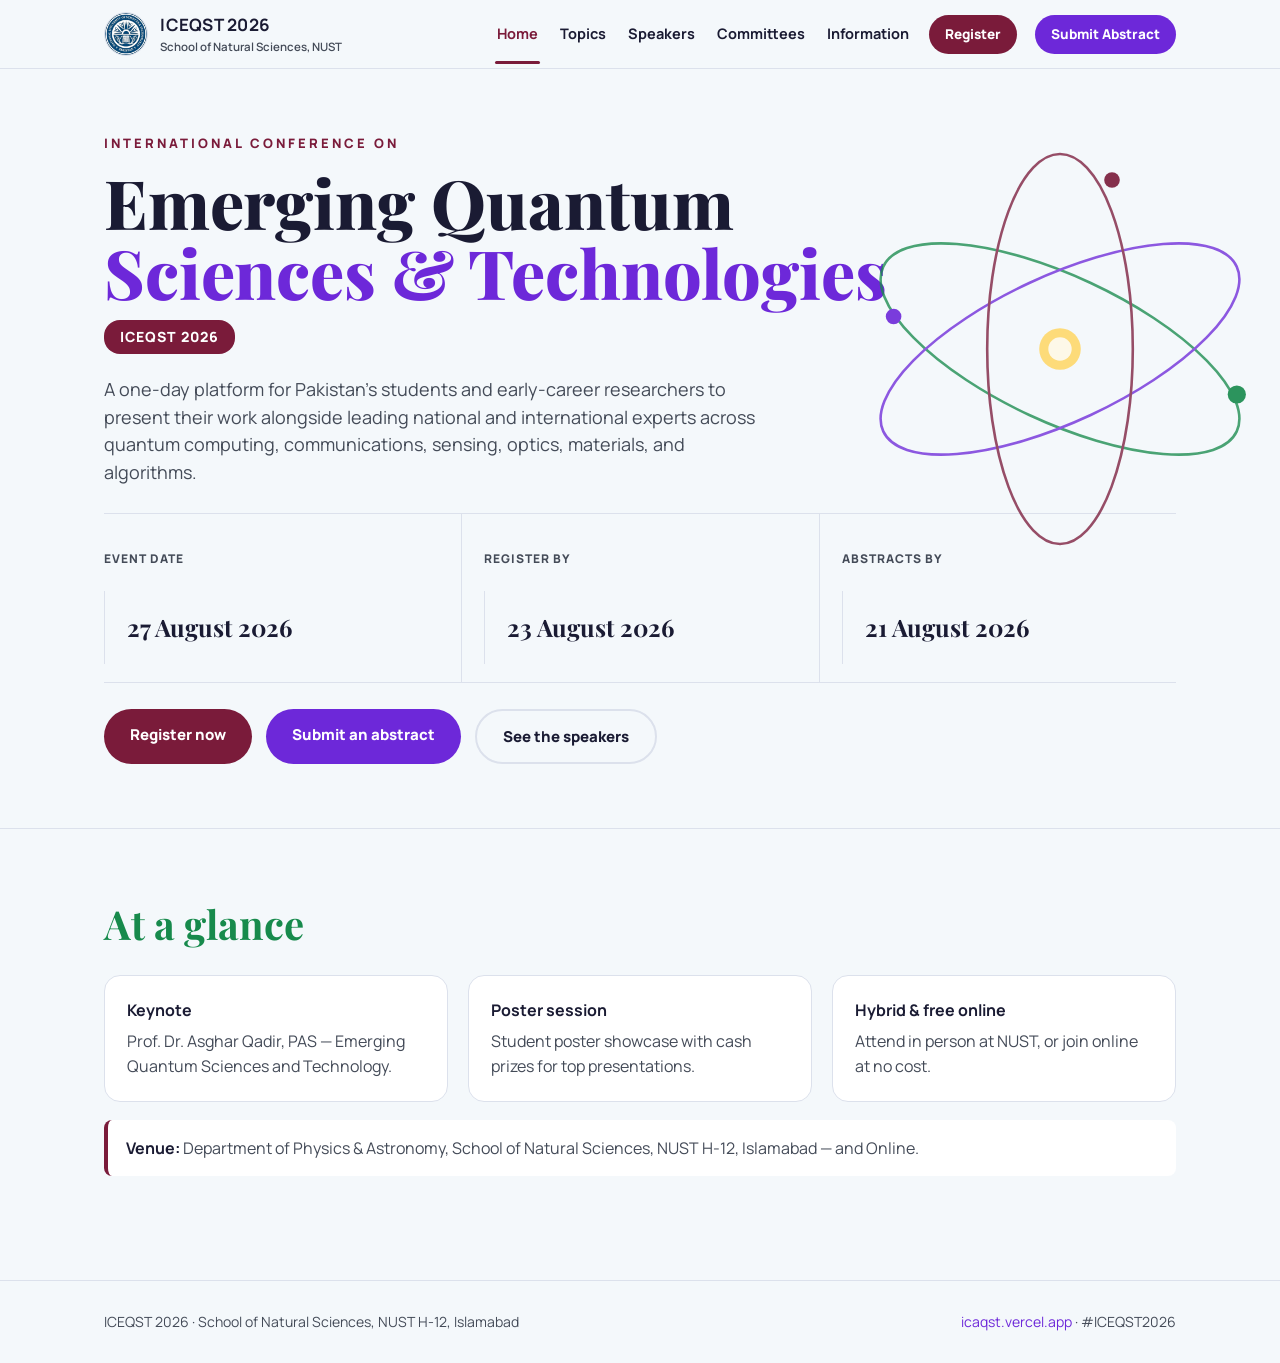
==== index.html @ 36900582 "Initial site upload" ====
<!DOCTYPE html><html lang="en"><head>
<meta charset="UTF-8"><meta name="viewport" content="width=device-width,initial-scale=1">
<title>Home — ICEQST 2026</title>
<link rel="stylesheet" href="assets/style.css">
</head><body>
<header class="nav" id="nav">
  <div class="nav-inner">
    <a class="brand" href="index.html">
      <img src="assets/nust.png" alt="NUST">
      <span><b>ICEQST 2026</b><span>School of Natural Sciences, NUST</span></span>
    </a>
    <button class="navtoggle" aria-label="Menu" onclick="document.getElementById('nav').classList.toggle('open')">&#9776;</button>
    <a class="link active" href="index.html">Home</a>
<a class="link" href="topics.html">Topics</a>
<a class="link" href="speakers.html">Speakers</a>
<a class="link" href="committees.html">Committees</a>
<a class="link" href="information.html">Information</a>

    <a class="btn" href="https://forms.gle/3HTxdRwGn3nbWp9Q8" target="_blank" rel="noopener">Register</a>
    <a class="btn alt" href="https://forms.gle/3HTxdRwGn3nbWp9Q8" target="_blank" rel="noopener">Submit Abstract</a>
  </div>
</header>
<section class="section hero">
  <img class="hero-atom" src="assets/atom.svg" alt="">
  <div class="wrap">
    <div class="eyebrow">International Conference on</div>
    <h1 class="title serif">Emerging Quantum<br><span class="v">Sciences &amp; Technologies</span></h1>
    <span class="pill">ICEQST 2026</span>
    <p class="lead" style="margin-top:22px">A one-day platform for Pakistan's students and early-career researchers to
    present their work alongside leading national and international experts across quantum
    computing, communications, sensing, optics, materials, and algorithms.</p>

    <div class="dates">
      <div><div class="l">Event Date</div><div class="d">27 August 2026</div></div>
      <div><div class="l">Register By</div><div class="d">23 August 2026</div></div>
      <div><div class="l">Abstracts By</div><div class="d">21 August 2026</div></div>
    </div>

    <div class="cta-row">
      <a class="cta primary" href="https://forms.gle/3HTxdRwGn3nbWp9Q8" target="_blank" rel="noopener">Register now</a>
      <a class="cta secondary" href="https://forms.gle/3HTxdRwGn3nbWp9Q8" target="_blank" rel="noopener">Submit an abstract</a>
      <a class="cta ghost" href="speakers.html">See the speakers</a>
    </div>
  </div>
</section>

<hr class="rule">
<section class="section">
  <div class="wrap">
    <h2 class="h serif">At a glance</h2>
    <div class="grid three" style="margin-top:20px">
      <div class="card"><b>Keynote</b><p style="color:var(--sub);margin-top:6px">Prof. Dr. Asghar Qadir, PAS — Emerging Quantum Sciences and Technology.</p></div>
      <div class="card"><b>Poster session</b><p style="color:var(--sub);margin-top:6px">Student poster showcase with cash prizes for top presentations.</p></div>
      <div class="card"><b>Hybrid &amp; free online</b><p style="color:var(--sub);margin-top:6px">Attend in person at NUST, or join online at no cost.</p></div>
    </div>
    <div class="note"><b>Venue:</b> Department of Physics &amp; Astronomy, School of Natural Sciences,
    NUST H-12, Islamabad &mdash; and Online.</div>
  </div>
</section>
<footer class="foot"><div class="wrap">
    <div>ICEQST 2026 &middot; School of Natural Sciences, NUST H-12, Islamabad</div>
    <div><a href="https://icaqst.vercel.app/#home" target="_blank" rel="noopener">icaqst.vercel.app</a> &middot; #ICEQST2026</div>
  </div></footer>
</body></html>
---- assets/style.css ----
/* ICEQST 2026 — shared styles. Palette & type taken from the conference poster. */
@import url('https://fonts.googleapis.com/css2?family=Playfair+Display:wght@600;700;800&family=Manrope:wght@400;500;600;700;800&display=swap');

:root{
  --bg:#F4F8FB; --paper:#ffffff;
  --ink:#1A1B33; --sub:#444B58;
  --wine:#7A1B3A; --violet:#6D28D9; --green:#178A4C; --blue:#2563EB;
  --line:#DCE1EC; --indigo:#26306B;
  --maxw:1120px;
}
*{margin:0;padding:0;box-sizing:border-box}
html{scroll-behavior:smooth}
body{
  background:var(--bg); color:var(--ink);
  font-family:'Manrope',system-ui,sans-serif; line-height:1.55;
  -webkit-font-smoothing:antialiased;
}
.serif{font-family:'Playfair Display',Georgia,serif}
a{color:var(--violet);text-decoration:none}
a:hover{text-decoration:underline}
img{max-width:100%;display:block}

/* ---------- NAV ---------- */
.nav{
  position:sticky;top:0;z-index:50;background:rgba(244,248,251,.9);
  backdrop-filter:blur(10px);border-bottom:1px solid var(--line);
}
.nav-inner{max-width:var(--maxw);margin:0 auto;display:flex;align-items:center;
  gap:18px;padding:12px 24px;flex-wrap:wrap}
.brand{display:flex;align-items:center;gap:12px;margin-right:auto}
.brand img{width:44px;height:44px;border-radius:50%;object-fit:contain;background:#fff;
  border:1px solid var(--line)}
.brand b{font-size:17px;letter-spacing:.5px;color:var(--ink)}
.brand span{display:block;font-size:11.5px;color:var(--sub);font-weight:600}
.nav a.link{color:var(--ink);font-weight:700;font-size:14.5px;padding:6px 2px;position:relative}
.nav a.link:hover{text-decoration:none;color:var(--wine)}
.nav a.link.active{color:var(--wine)}
.nav a.link.active::after{content:"";position:absolute;left:0;right:0;bottom:-13px;
  height:3px;background:var(--wine);border-radius:3px}
.nav a.btn{background:var(--wine);color:#fff;font-weight:800;font-size:13.5px;
  padding:9px 16px;border-radius:22px}
.nav a.btn.alt{background:var(--violet)}
.nav a.btn:hover{text-decoration:none;filter:brightness(1.08)}
.navtoggle{display:none;background:none;border:0;font-size:26px;color:var(--ink);cursor:pointer}

/* ---------- LAYOUT ---------- */
.wrap{max-width:var(--maxw);margin:0 auto;padding:0 24px}
.section{padding:64px 0}
.eyebrow{color:var(--wine);font-weight:800;letter-spacing:3px;font-size:13px;
  text-transform:uppercase}
h1.title{font-size:clamp(38px,6vw,68px);line-height:1.02;font-weight:800;margin:14px 0}
h1.title .v{color:var(--violet)}
h2.h{font-size:clamp(28px,4vw,40px);font-weight:700;color:var(--green);margin-bottom:8px}
.lead{font-size:18px;color:var(--sub);max-width:60ch}
.rule{height:1px;background:var(--line);border:0;margin:0}

.pill{display:inline-block;background:var(--wine);color:#fff;font-weight:800;
  letter-spacing:1px;padding:6px 16px;border-radius:16px;font-size:14px}

/* buttons */
.cta-row{display:flex;gap:14px;flex-wrap:wrap;margin-top:26px}
.cta{display:inline-block;font-weight:800;padding:14px 26px;border-radius:30px;font-size:15px}
.cta.primary{background:var(--wine);color:#fff}
.cta.secondary{background:var(--violet);color:#fff}
.cta.ghost{background:transparent;color:var(--ink);border:2px solid var(--line)}
.cta:hover{text-decoration:none;filter:brightness(1.07);transform:translateY(-1px)}
.cta{transition:transform .12s ease,filter .12s ease}

/* hero atom */
.hero{position:relative;overflow:hidden}
.hero-atom{position:absolute;right:-40px;top:20px;width:min(46vw,520px);opacity:.9;
  pointer-events:none}
@media(max-width:820px){.hero-atom{opacity:.28;right:-80px;top:120px}}

/* cards / grids */
.grid{display:grid;gap:20px}
.grid.two{grid-template-columns:1fr 1fr}
.grid.three{grid-template-columns:repeat(3,1fr)}
.card{background:var(--paper);border:1px solid var(--line);border-radius:16px;padding:22px}
.topic{display:flex;gap:12px;align-items:flex-start;padding:14px 0;
  border-bottom:1px solid var(--line);font-weight:700}
.topic .dot{flex:none;width:16px;height:16px;border:2px solid var(--green);border-radius:50%;
  margin-top:4px;position:relative}
.topic .dot::after{content:"";position:absolute;inset:3px;background:var(--wine);border-radius:50%}

/* people */
.person{display:flex;gap:16px;align-items:center;padding:16px 0}
.person img{width:78px;height:78px;border-radius:50%;object-fit:cover;flex:none;
  border:3px solid var(--wine)}
.person .role{color:var(--green);font-weight:800;font-size:12px;text-transform:uppercase;
  letter-spacing:1px}
.person .name{font-weight:700;font-size:19px;font-family:'Playfair Display',serif}
.person .meta{color:var(--sub);font-size:14px}
.person .topic-tag{color:var(--blue);font-size:13.5px;font-weight:600}
.slot{width:78px;height:78px;border-radius:50%;border:2px dashed var(--wine);flex:none;
  display:flex;align-items:center;justify-content:center;color:var(--sub);font-size:10px;
  text-align:center;background:#fff}

/* info blocks */
.kv{display:flex;gap:14px;padding:12px 0;border-bottom:1px solid var(--line)}
.kv .k{font-weight:800;color:var(--wine);min-width:150px;text-transform:uppercase;
  font-size:13px;letter-spacing:1px;padding-top:2px}
.note{background:#fff;border-left:4px solid var(--wine);border-radius:8px;
  padding:16px 18px;margin-top:18px;color:var(--sub)}
.note b{color:var(--ink)}

/* dates strip */
.dates{display:grid;grid-template-columns:repeat(3,1fr);gap:0;border-top:1px solid var(--line);
  border-bottom:1px solid var(--line);margin:26px 0}
.dates div{padding:18px 0}
.dates div+div{border-left:1px solid var(--line);padding-left:22px}
.dates .l{font-size:12px;font-weight:800;color:var(--sub);letter-spacing:1px;text-transform:uppercase}
.dates .d{font-family:'Playfair Display',serif;font-weight:700;font-size:24px;margin-top:4px}

/* footer */
.foot{border-top:1px solid var(--line);padding:30px 0;margin-top:40px;color:var(--sub);font-size:14px}
.foot .wrap{display:flex;justify-content:space-between;gap:16px;flex-wrap:wrap}

@media(max-width:820px){
  .grid.two,.grid.three,.dates{grid-template-columns:1fr}
  .dates div+div{border-left:0;padding-left:0;border-top:1px solid var(--line)}
  .nav .link,.nav .navspacer{display:none}
  .nav.open .link{display:block;width:100%}
  .navtoggle{display:block}
  .nav-inner{gap:10px}
}
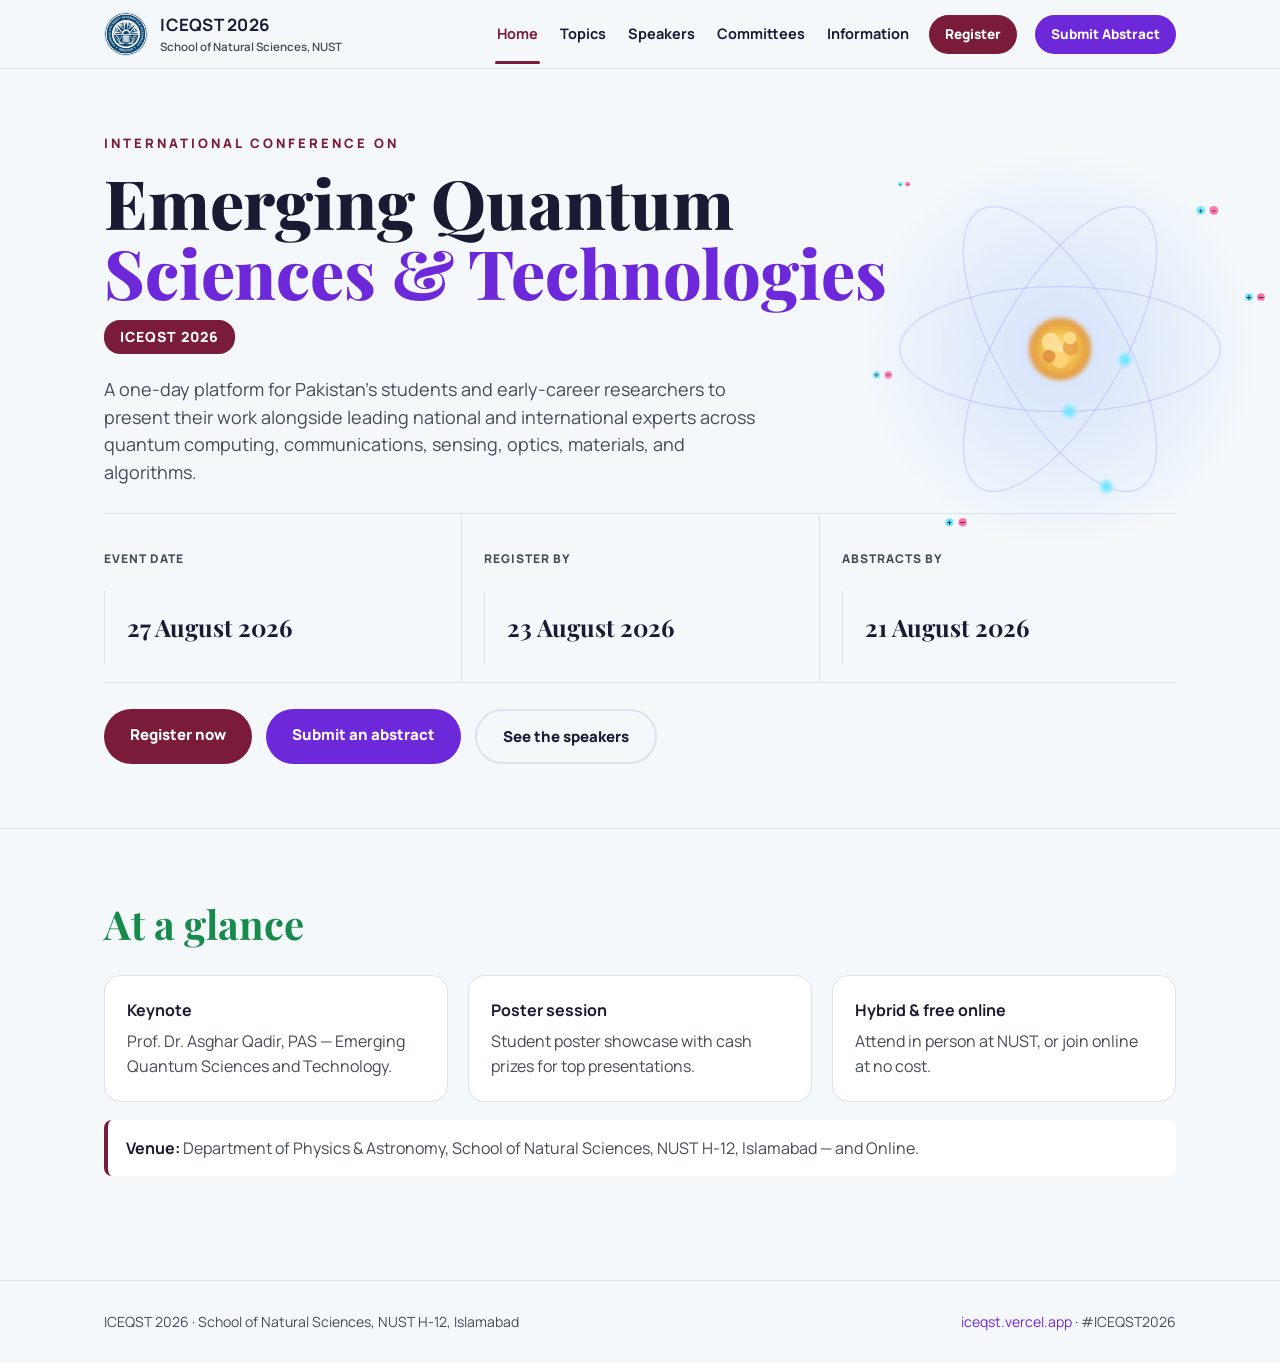
==== commit 226c16e6: "Update footer link to new URL" ====
--- a/index.html
+++ b/index.html
@@ -1,6 +1,6 @@
 <!DOCTYPE html><html lang="en"><head>
 <meta charset="UTF-8"><meta name="viewport" content="width=device-width,initial-scale=1">
-<title>Home — ICEQST 2026</title>
+<title>HOME — ICEQST 2026</title>
 <link rel="stylesheet" href="assets/style.css">
 </head><body>
 <header class="nav" id="nav">
@@ -59,6 +59,6 @@
 </section>
 <footer class="foot"><div class="wrap">
     <div>ICEQST 2026 &middot; School of Natural Sciences, NUST H-12, Islamabad</div>
-    <div><a href="https://icaqst.vercel.app/#home" target="_blank" rel="noopener">icaqst.vercel.app</a> &middot; #ICEQST2026</div>
+    <div><a href="https://iceqst.vercel.app/#home" target="_blank" rel="noopener">iceqst.vercel.app</a> &middot; #ICEQST2026</div>
   </div></footer>
-</body></html>+</body></html>
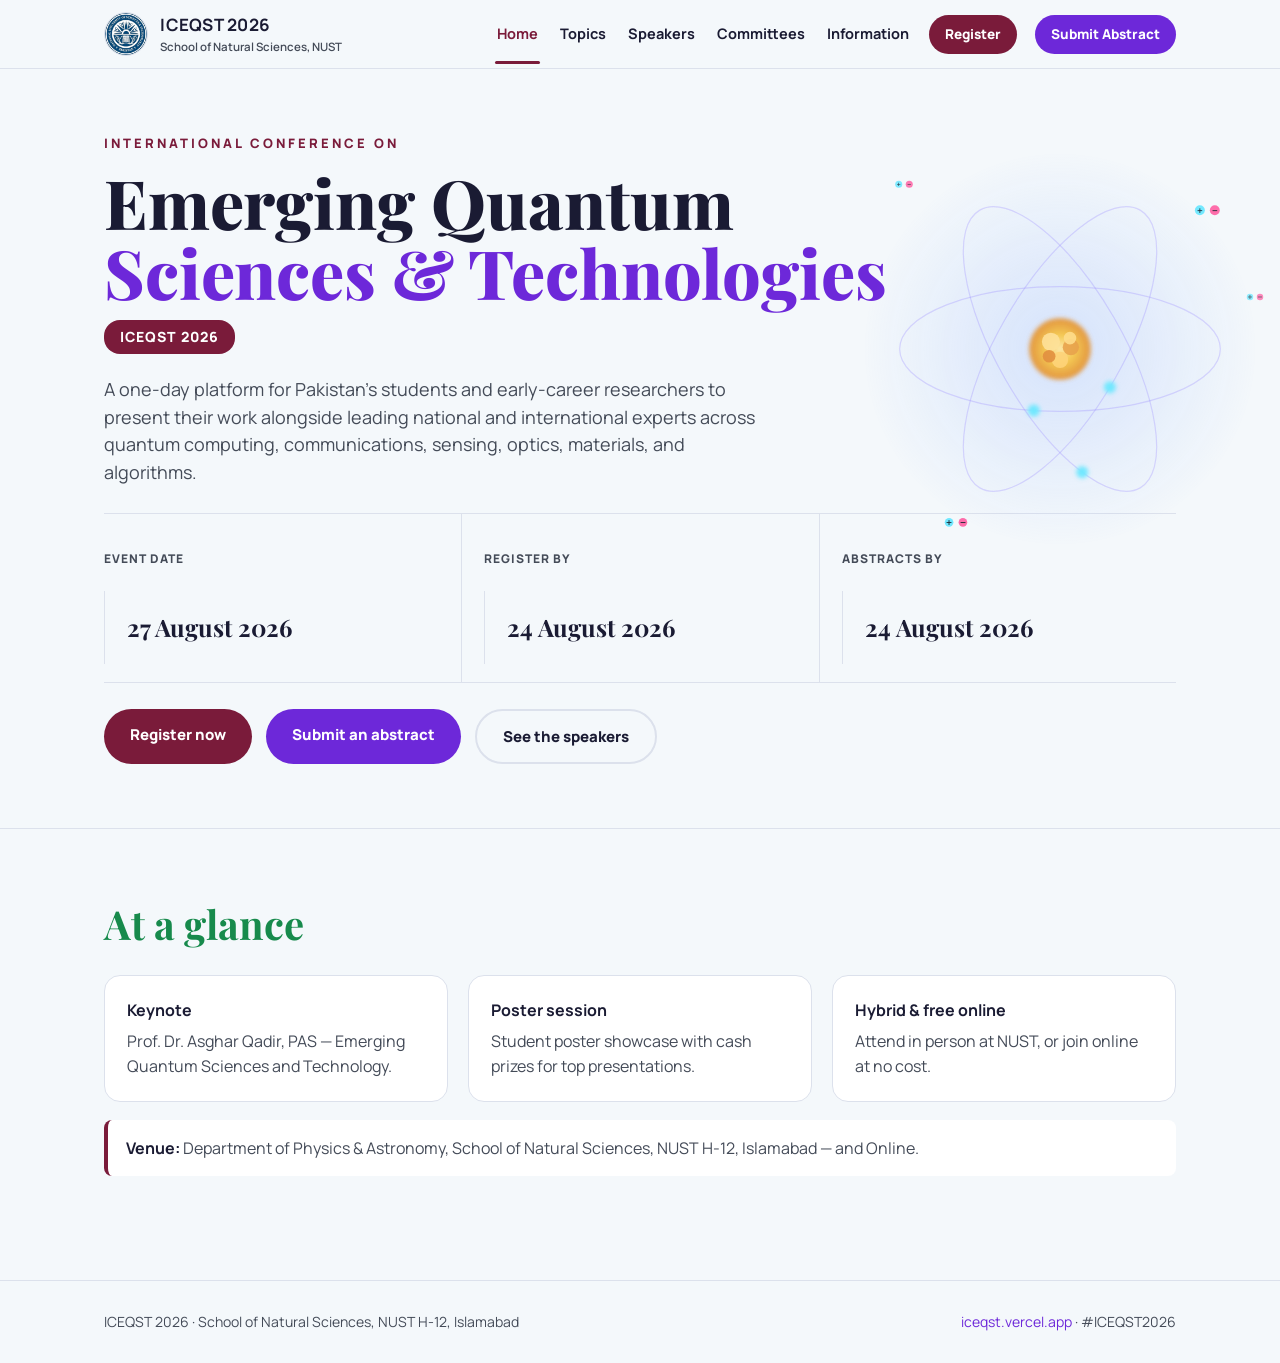
==== commit d4c1140f: "Update registration and abstract deadlines" ====
--- a/index.html
+++ b/index.html
@@ -32,8 +32,8 @@
 
     <div class="dates">
       <div><div class="l">Event Date</div><div class="d">27 August 2026</div></div>
-      <div><div class="l">Register By</div><div class="d">23 August 2026</div></div>
-      <div><div class="l">Abstracts By</div><div class="d">21 August 2026</div></div>
+      <div><div class="l">Register By</div><div class="d">24 August 2026</div></div>
+      <div><div class="l">Abstracts By</div><div class="d">24 August 2026</div></div>
     </div>
 
     <div class="cta-row">
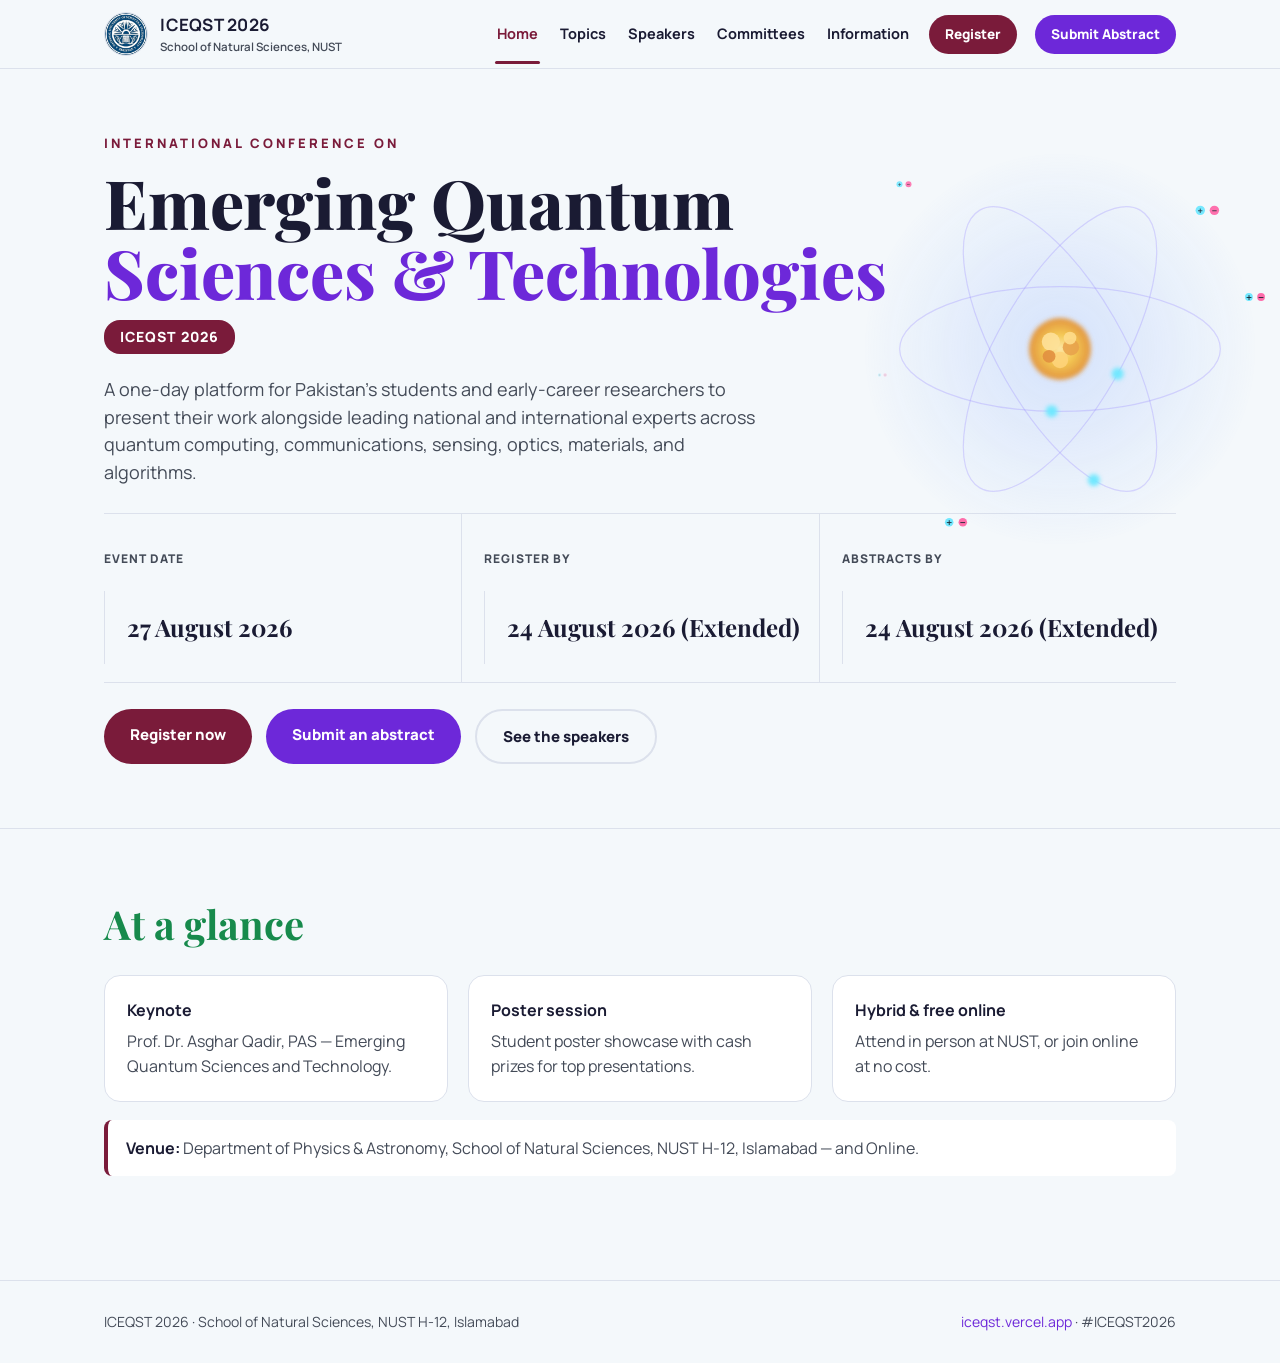
==== commit 21f53617: "Update registration and abstracts deadlines to extended" ====
--- a/index.html
+++ b/index.html
@@ -32,8 +32,8 @@
 
     <div class="dates">
       <div><div class="l">Event Date</div><div class="d">27 August 2026</div></div>
-      <div><div class="l">Register By</div><div class="d">24 August 2026</div></div>
-      <div><div class="l">Abstracts By</div><div class="d">24 August 2026</div></div>
+      <div><div class="l">Register By</div><div class="d">24 August 2026 (Extended)</div></div>
+      <div><div class="l">Abstracts By</div><div class="d">24 August 2026 (Extended)</div></div>
     </div>
 
     <div class="cta-row">
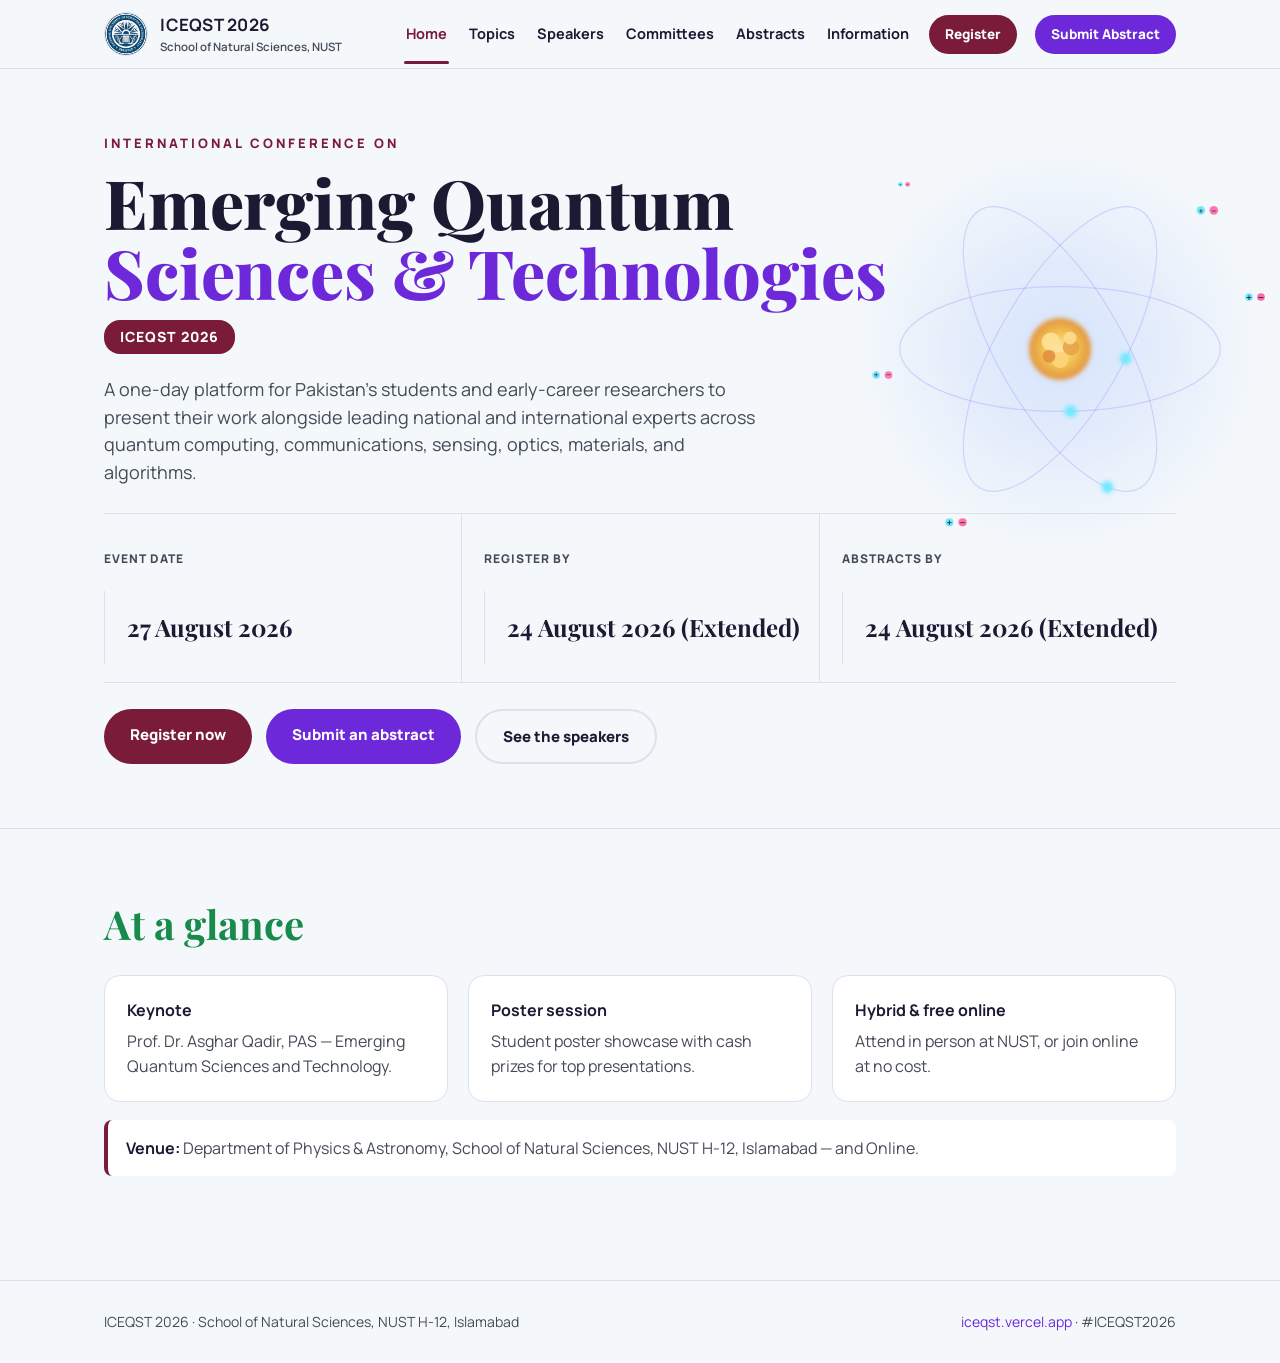
==== commit 15ea8c13: "Add link to Abstracts in navigation menu" ====
--- a/index.html
+++ b/index.html
@@ -14,6 +14,7 @@
 <a class="link" href="topics.html">Topics</a>
 <a class="link" href="speakers.html">Speakers</a>
 <a class="link" href="committees.html">Committees</a>
+<a class="link" href="abstracts.html">Abstracts</a>
 <a class="link" href="information.html">Information</a>
 
     <a class="btn" href="https://forms.gle/3HTxdRwGn3nbWp9Q8" target="_blank" rel="noopener">Register</a>
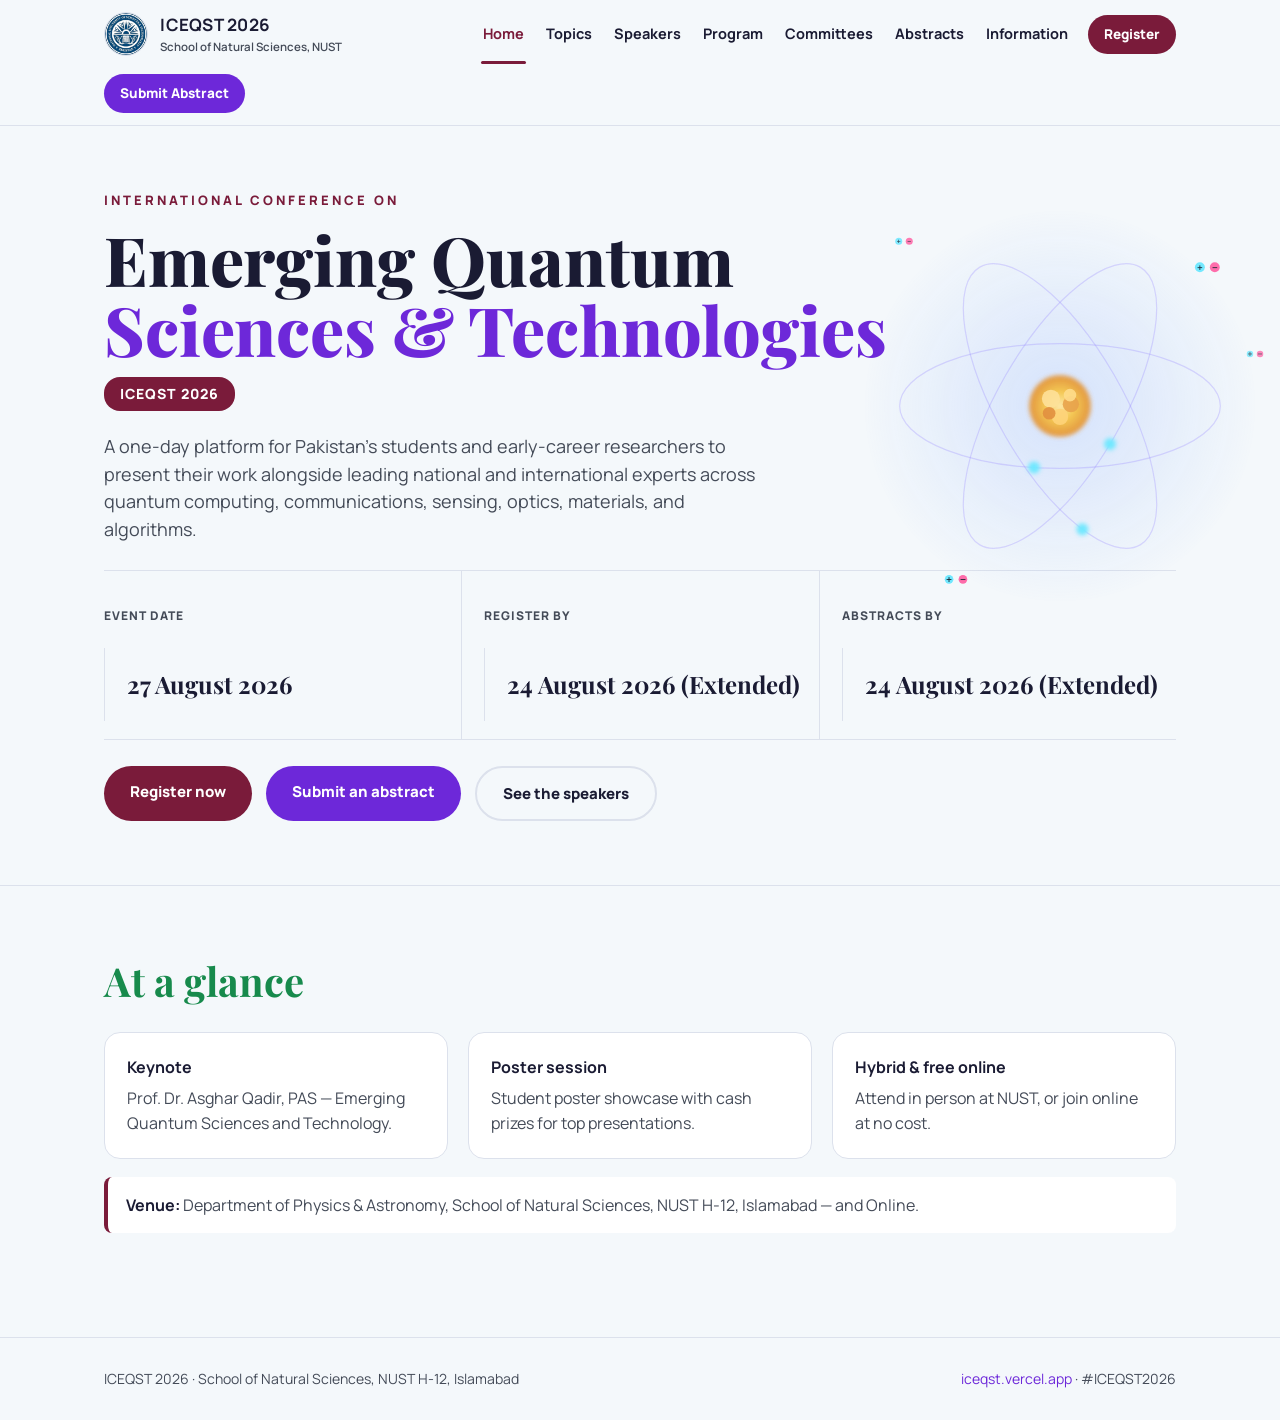
==== commit 5ae15252: "Add Program link to navigation menu" ====
--- a/index.html
+++ b/index.html
@@ -13,6 +13,7 @@
     <a class="link active" href="index.html">Home</a>
 <a class="link" href="topics.html">Topics</a>
 <a class="link" href="speakers.html">Speakers</a>
+<a class="link" href="program.html">Program</a>
 <a class="link" href="committees.html">Committees</a>
 <a class="link" href="abstracts.html">Abstracts</a>
 <a class="link" href="information.html">Information</a>
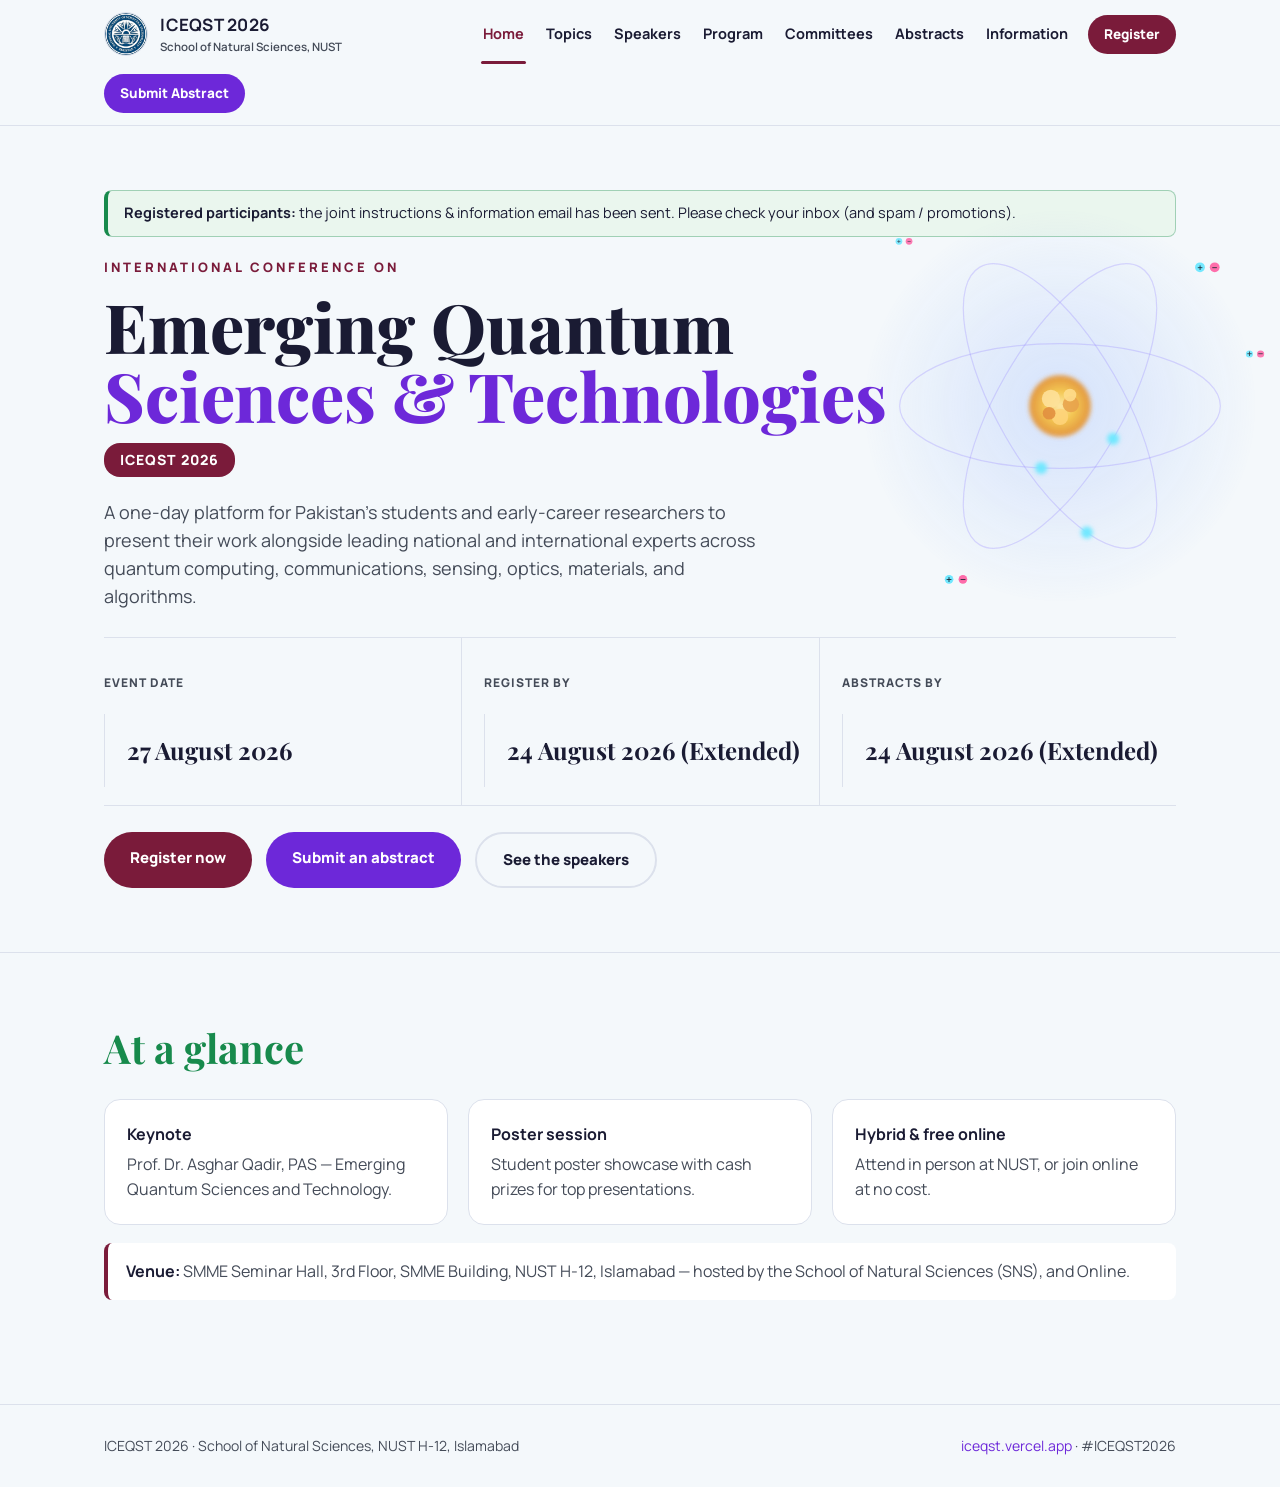
==== commit d1c1eddb: "Change venue information in index.html Updated venue details for the conference." ====
--- a/index.html
+++ b/index.html
@@ -25,6 +25,9 @@
 <section class="section hero">
   <img class="hero-atom" src="assets/atom.svg" alt="">
   <div class="wrap">
+    <div style="background:#EAF6EE;border:1px solid rgba(23,138,76,.35);border-left:4px solid var(--green);border-radius:8px;padding:11px 16px;color:var(--ink);margin-bottom:20px;font-size:14.5px">
+      <b>Registered participants:</b> the joint instructions &amp; information email has been sent. Please check your inbox (and spam / promotions).
+    </div>
     <div class="eyebrow">International Conference on</div>
     <h1 class="title serif">Emerging Quantum<br><span class="v">Sciences &amp; Technologies</span></h1>
     <span class="pill">ICEQST 2026</span>
@@ -55,8 +58,8 @@
       <div class="card"><b>Poster session</b><p style="color:var(--sub);margin-top:6px">Student poster showcase with cash prizes for top presentations.</p></div>
       <div class="card"><b>Hybrid &amp; free online</b><p style="color:var(--sub);margin-top:6px">Attend in person at NUST, or join online at no cost.</p></div>
     </div>
-    <div class="note"><b>Venue:</b> Department of Physics &amp; Astronomy, School of Natural Sciences,
-    NUST H-12, Islamabad &mdash; and Online.</div>
+    <div class="note"><b>Venue:</b> SMME Seminar Hall, 3rd Floor, SMME Building, NUST H-12, Islamabad
+    &mdash; hosted by the School of Natural Sciences (SNS), and Online.</div>
   </div>
 </section>
 <footer class="foot"><div class="wrap">
